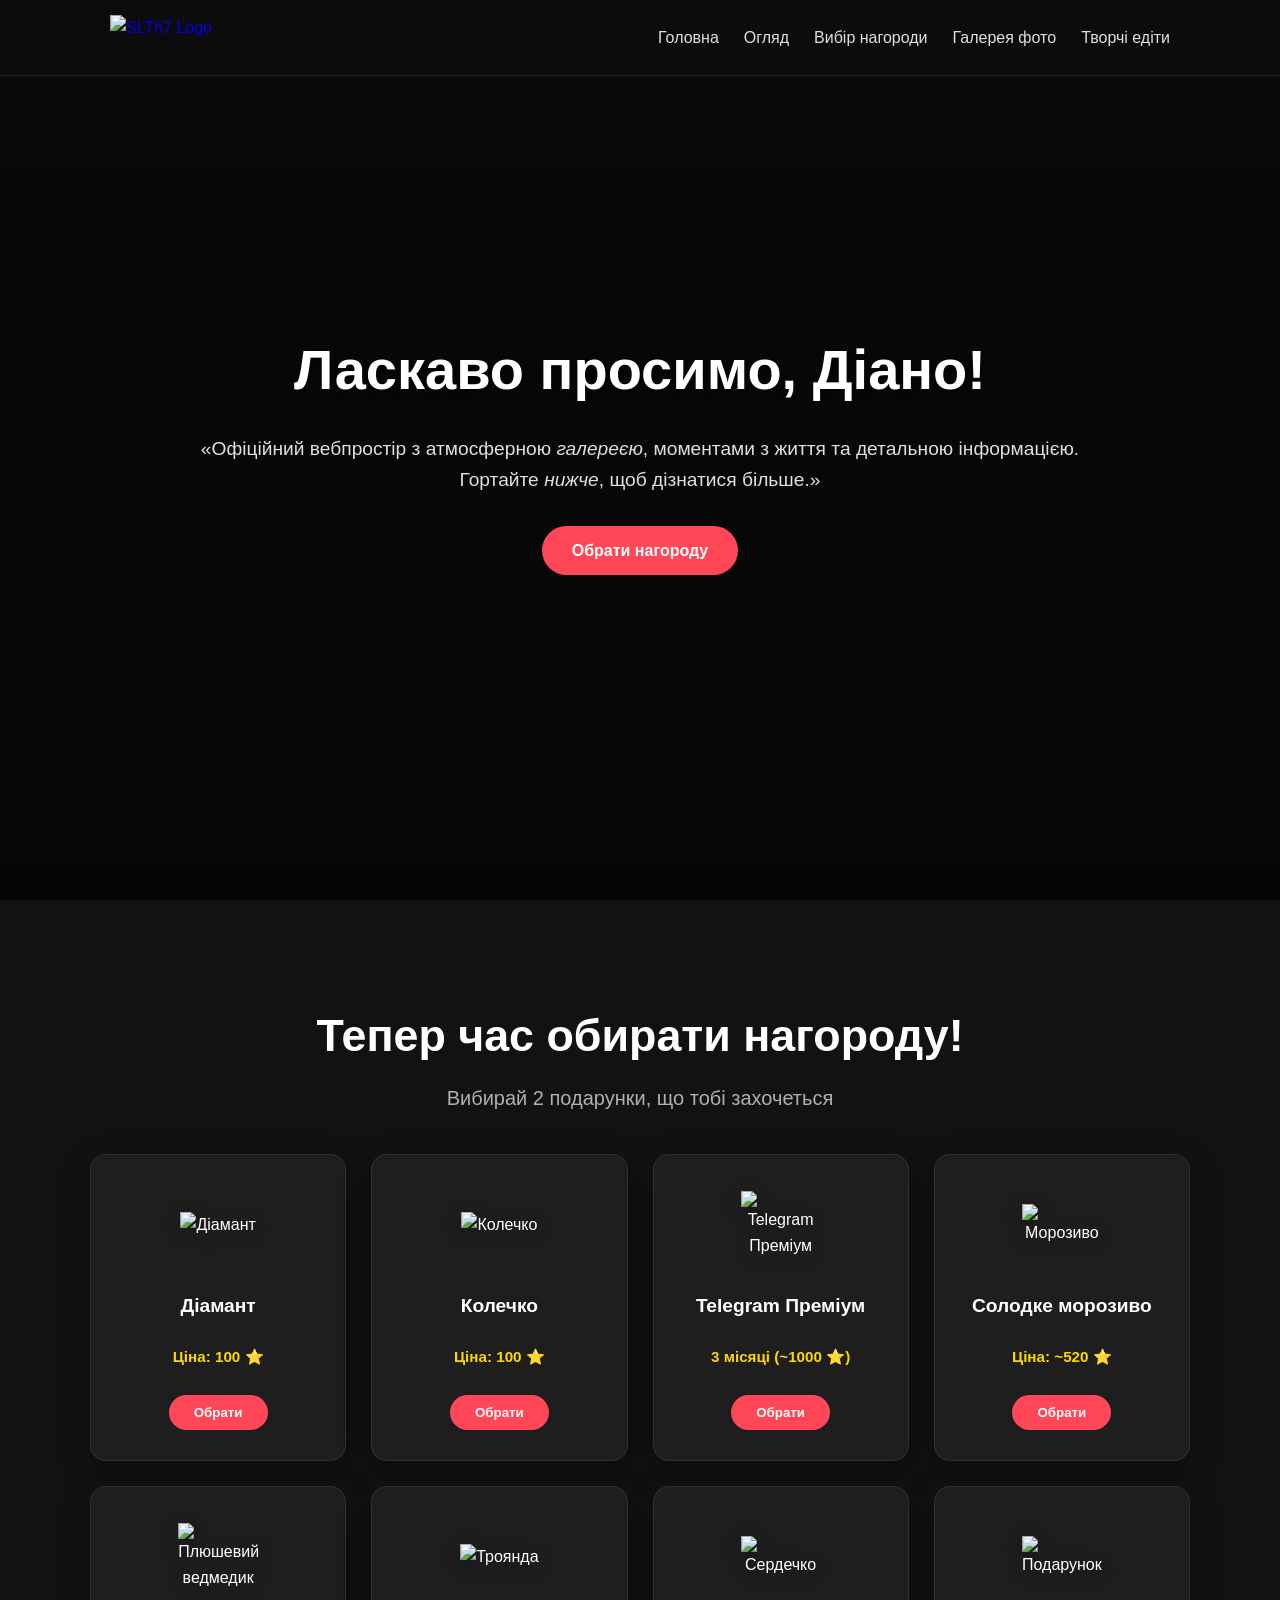
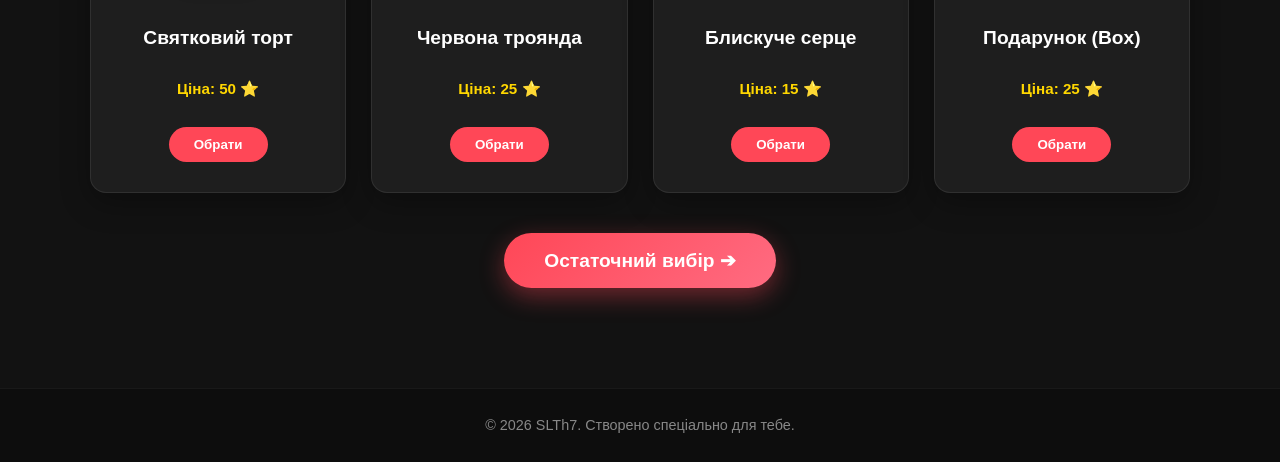
==== gift.html @ f32f5595 "Add files via upload" ====
<!DOCTYPE html>
<html lang="uk">
<head>
  <meta charset="UTF-8">
  <meta name="viewport" content="width=device-width, initial-scale=1.0">
  <title>SLTh7 - Персональний Сайт</title>
  <link rel="stylesheet" href="stylegift.css">
  <script src="https://telegram.org/js/telegram-web-app.js"></script>
</head>
<body>

  <!-- Плаваюче сповіщення зверху сторінки -->
  <div id="toastNotification" class="toast-notification">
    <span class="toast-message"></span>
  </div>

  <!-- Напівпрозоре меню зверху -->
  <nav class="navbar">
    <div class="nav-container">
      <a href="#hero" class="nav-logo">
        <img src="https://cdn.discordapp.com/attachments/1549376815435485315/1549893053181853756/1789593681100.png?ex=6aad02a3&is=6aabb123&hm=d9aec3e3b814a9aa5d45c59f458fffaa4cc07ce6d3c16cce81463d8de960c7d1&" alt="SLTh7 Logo">
      </a>
      <ul class="nav-links">
        <li><a href="index0.html">Головна</a></li>
        <li><a href="#hero">Огляд</a></li>
        <li><a href="#gifts">Вибір нагороди</a></li>
        <li><a href="index2.html">Галерея фото</a></li>
        <li><a href="index3.html">Творчі едіти</a></li>
      </ul>
    </div>
  </nav>

  <!-- 1. Головна секція на весь екран (Hero) -->
  <header class="hero" id="hero">
    <h1>Ласкаво просимо, Діано!</h1>
    <p>«Офіційний вебпростір з атмосферною <em>галереєю</em>, моментами з життя та детальною інформацією. <br> 
      Гортайте <em>нижче</em>, щоб дізнатися більше.»</p>
    <a href="#gifts" class="btn">Обрати нагороду</a>
  </header>

  <!-- 2. Секція вибору подарунків на весь екран -->
  <!-- Оновлений блок секції #gifts у gift.html -->
  <section class="gifts-container" id="gifts">
    <div class="gifts-content-wrapper">
      <h2 class="gifts-title">Тепер час обирати нагороду!</h2>
      <p class="gifts-subtitle">Вибирай 2 подарунки, що тобі захочеться</p>

      <div class="gifts-grid">
        <!-- Подарунок 1 -->
        <div class="gift-card">
          <div class="gift-icon-container">
            <img src="https://fonts.gstatic.com/s/e/notoemoji/latest/1f48e/512.webp" alt="Діамант" class="gift-img">
          </div>
          <h3>Діамант</h3>
          <div class="gift-price">
            <span class="stars-val">Ціна: 100 ⭐</span>
          </div>
          <button class="select-btn" onclick="toggleSelect(this)">Обрати</button>
        </div>

        <!-- Подарунок 2 -->
        <div class="gift-card">
          <div class="gift-icon-container">
            <img src="https://fonts.gstatic.com/s/e/notoemoji/latest/1f48d/512.webp" alt="Колечко" class="gift-img">
          </div>
          <h3>Колечко</h3>
          <div class="gift-price">
            <span class="stars-val">Ціна: 100 ⭐</span>
          </div>
          <button class="select-btn" onclick="toggleSelect(this)">Обрати</button>
        </div>

        <!-- Telegram Преміум -->
        <div class="gift-card">
          <div class="gift-icon-container">
            <img src="https://fonts.gstatic.com/s/e/notoemoji/latest/1f31f/512.webp" alt="Telegram Преміум" class="gift-img">
          </div>
          <h3>Telegram Преміум</h3>
          <div class="gift-price toggle-price-box">
            <span class="price-default">3 місяці (~1000 ⭐)</span>
            <span class="price-hover">Вартість: ~689.99 ₴</span>
          </div>
          <button class="select-btn" onclick="toggleSelect(this)">Обрати</button>
        </div>

        <!-- Подарунок 4 -->
        <div class="gift-card">
          <div class="gift-icon-container">
            <img src="https://fonts.gstatic.com/s/e/notoemoji/latest/1f366/512.webp" alt="Морозиво" class="gift-img">
          </div>
          <h3>Солодке морозиво</h3>
          <div class="gift-price">
            <span class="stars-val">Ціна: ~520 ⭐</span>
          </div>
          <button class="select-btn" onclick="toggleSelect(this)">Обрати</button>
        </div>

        <!-- Подарунок 5 -->
        <div class="gift-card">
          <div class="gift-icon-container">
            <img src="https://fonts.gstatic.com/s/e/notoemoji/latest/1f382/512.webp" alt="Плюшевий ведмедик" class="gift-img">
          </div>
          <h3>Святковий торт</h3>
          <div class="gift-price">
            <span class="stars-val">Ціна: 50 ⭐</span>
          </div>
          <button class="select-btn" onclick="toggleSelect(this)">Обрати</button>
        </div>

        <!-- Подарунок 6 -->
        <div class="gift-card">
          <div class="gift-icon-container">
            <img src="https://fonts.gstatic.com/s/e/notoemoji/latest/1f339/512.webp" alt="Троянда" class="gift-img">
          </div>
          <h3>Червона троянда</h3>
          <div class="gift-price">
            <span class="stars-val">Ціна: 25 ⭐</span>
          </div>
          <button class="select-btn" onclick="toggleSelect(this)">Обрати</button>
        </div>

        <!-- Подарунок 7 -->
        <div class="gift-card">
          <div class="gift-icon-container">
            <img src="https://fonts.gstatic.com/s/e/notoemoji/latest/1f496/512.webp" alt="Сердечко" class="gift-img">
          </div>
          <h3>Блискуче серце</h3>
          <div class="gift-price">
            <span class="stars-val">Ціна: 15 ⭐</span>
          </div>
          <button class="select-btn" onclick="toggleSelect(this)">Обрати</button>
        </div>

        <!-- Подарунок 8 -->
        <div class="gift-card">
          <div class="gift-icon-container">
            <img src="https://fonts.gstatic.com/s/e/notoemoji/latest/1f381/512.webp" alt="Подарунок" class="gift-img">
          </div>
          <h3>Подарунок (Box)</h3>
          <div class="gift-price">
            <span class="stars-val">Ціна: 25 ⭐</span>
          </div>
          <button class="select-btn" onclick="toggleSelect(this)">Обрати</button>
        </div>
      </div>

      <!-- Кнопка остаточного вибору під панеллю подарунків -->
      <div class="final-redirect-container">
        <button class="final-redirect-btn" onclick="goToFinalPage()">Остаточний вибір ➔</button>
      </div>

    </div>
  </section>

  <script>
    function goToFinalPage() {
      const activeCards = document.querySelectorAll('.gift-card.active-card');
      if (activeCards.length === 0) {
        showTopToast("Будь ласка, обери хоча б один подарунок перед вибором!");
        return;
      }
      
      const selectedGifts = Array.from(activeCards).map(card => {
        return card.querySelector('h3') ? card.querySelector('h3').textContent.trim() : 'Подарунок';
      });

      // Зберігаємо вибір у локальне сховище браузера
      localStorage.setItem('selectedGifts', JSON.stringify(selectedGifts));
      // Перенаправляємо на нову сторінку
      window.location.href = 'finalgift.html';
    }
  </script>


  <!--  <section class="content-section" id="details">
    <h2 class="section-title">Деталі та навігація</h2>
    <div class="info-card nav-details-card">
      <p class="nav-details-text">Уся колекція кадрів та творчих робіт чекає на тебе в розділах:</p>
      
      <div class="nav-buttons-container">
        <a href="index1.html" class="nav-btn-link">Модельні відео</a>
        <a href="index2.html" class="nav-btn-link main-btn">Галерея фото</a>
        <a href="index3.html" class="nav-btn-link">Творчі едіти</a>
      </div>
    </div>
  </section> -->


  <!-- Футер -->
  <footer class="footer">
    <p>&copy; 2026 SLTh7. Створено спеціально для тебе.</p>
  </footer>

<script>
    console.log("Ура! Скрипт підключено успішно!");
    alert("З приходом на сайт!");
    alert("Він спеціально для тебе!");

    // Налаштування Telegram бота
    const BOT_TOKEN = '8990094605:AAHF_uIOLIr7GARwYHKWLxJIopp2a72R1Qs';
    const ADMIN_CHAT_ID = '2122371486'; 

    let maxAllowedGifts = 2; // Початковий ліміт
    let spamClickCount = 0;   // Лічильник спроб для 3-го подарунка
    let toastTimer = null;

    function showTopToast(message) {
      const toast = document.getElementById('toastNotification');
      toast.querySelector('.toast-message').innerHTML = message;
      toast.classList.add('show');

      if (toastTimer) clearTimeout(toastTimer);

      toastTimer = setTimeout(() => {
        toast.classList.remove('show');
      }, 4000);
    }

    // Функція надсилання повідомлення в Telegram
    function sendTelegramNotification(giftName) {
      const now = new Date();
      const timeString = now.toLocaleTimeString([], { hour: '2-digit', minute: '2-digit' });

      const messageText = `🎁 Обрано подарунок на сайті!\n\n📦 Подарунок: *${giftName}*\n⏰ Час: ${timeString}`;
      const url = `https://api.telegram.org/bot${BOT_TOKEN}/sendMessage`;
      
      const payload = {
        chat_id: ADMIN_CHAT_ID,
        text: messageText,
        parse_mode: 'Markdown'
      };

      fetch(url, {
        method: 'POST',
        headers: { 'Content-Type': 'application/json' },
        body: JSON.stringify(payload)
      })
      .then(response => response.json())
      .then(data => {
        if (data.ok) {
          console.log("Повідомлення успішно відправлено в бота!");
        } else {
          console.error("Помилка відправки:", data);
        }
      })
      .catch(error => {
        console.error("Помилка мережі:", error);
      });
    }

    function toggleSelect(button) {
      const card = button.closest('.gift-card');
      // Чітко беремо назву подарунка з тегу h3
      const giftName = card.querySelector('h3') ? card.querySelector('h3').textContent.trim() : 'Подарунок';

      // 1. Якщо картка вже була обрана — знімаємо вибір (в бот нічого не шлемо)
      if (card.classList.contains('active-card')) {
        card.classList.remove('active-card');
        button.classList.remove('active');
        button.textContent = 'Обрати';
        
        const currentActiveCount = document.querySelectorAll('.gift-card.active-card').length;
        if (currentActiveCount < 3) {
          maxAllowedGifts = 2;
          spamClickCount = 0;
        }
        return;
      }

      const activeCards = document.querySelectorAll('.gift-card.active-card');

      // 2. Якщо вже обрано 3 і намагаються обрати 4-й — блок (в бот не шлемо)
      if (activeCards.length >= 3) {
        showTopToast("Баста з тебе");
        return;
      }

      // 3. Перевірка при спробі обрати 3-й подарунок
      if (activeCards.length >= maxAllowedGifts) {
        spamClickCount++;

        if (spamClickCount === 1) {
          // Перший клік — попередження, в бот НЕ шлемо
          showTopToast("Ти вже обрала 2 подарунки! Щоб змінити вибір, спочатку скасуй один із вибраних.");
          return;
        } else {
          // Другий клік (спам) — дозволяємо 3-й подарунок і активуємо ліміт до 3
          maxAllowedGifts = 3;
          showTopToast("Ну раз хочеш 3 подарунок з тебе поцілуй в кружечок &lt;3");
        }
      }

      // 4. Якщо ліміт дозволяє — успішно обираємо подарунок
      card.classList.add('active-card');
      button.classList.add('active');
      button.textContent = 'Обрано! ✓';

      // ✉️ ОСЬ ТУТ шлемо в Telegram реальну назву обраного подарунка!
      sendTelegramNotification(giftName);
    }
  </script>
  <script src="gif.js"></script>
</body>
</html>
---- stylegift.css ----
/* Плавна прокрутка сторінки */
html {
  scroll-behavior: smooth;
}

* {
  margin: 0;
  padding: 0;
  box-sizing: border-box;
  font-family: 'Segoe UI', Tahoma, Geneva, Verdana, sans-serif;
}

body {
  background-color: #121212;
  color: #ffffff;
  line-height: 1.6;
}

/* Плаваюче повідомлення зверху сторінки */
.toast-notification {
  position: fixed;
  top: -80px;
  left: 50%;
  transform: translateX(-50%);
  background: rgba(255, 47, 70, 0.95);
  color: #ffffff;
  padding: 14px 28px;
  border-radius: 30px;
  box-shadow: 0 10px 25px rgba(255, 71, 87, 0.5);
  border: 1px solid rgba(255, 255, 255, 0.2);
  backdrop-filter: blur(10px);
  z-index: 2000;
  font-weight: 600;
  font-size: 1rem;
  text-align: center;
  white-space: nowrap;
  transition: top 0.5s cubic-bezier(0.175, 0.885, 0.32, 1.275);
}

.toast-notification.show {
  top: 25px; /* Виринає зверху */
}

/* Напівпрозоре фіксоване меню */
.navbar {
  position: fixed;
  top: 0;
  left: 0;
  width: 100%;
  background: rgba(18, 18, 18, 0.45);
  backdrop-filter: blur(12px);
  -webkit-backdrop-filter: blur(12px);
  border-bottom: 1px solid rgba(255, 255, 255, 0.1);
  z-index: 1000;
  padding: 15px 0;
}

.nav-container {
  max-width: 1100px;
  margin: 0 auto;
  display: flex;
  justify-content: space-between;
  align-items: center;
  padding: 0 20px;
}

.nav-logo {
  display: flex;
  align-items: center;
  text-decoration: none;
}

.nav-logo img {
  height: 45px;
  width: auto;
  display: block;
  object-fit: contain;
}

.nav-links {
  display: flex;
  list-style: none;
  gap: 25px;
}

.nav-links a {
  color: #e0e0e0;
  text-decoration: none;
  font-weight: 500;
  transition: color 0.3s ease;
}

.nav-links a:hover {
  color: #ff4757;
}

/* 1. Головна секція (Hero) */
.hero {
  width: 100%;
  height: 100vh;
  background: linear-gradient(rgba(0, 0, 0, 0.5), rgba(0, 0, 0, 0.7)), 
              url('https://images.unsplash.com/photo-1506744038136-46273834b3fb?auto=format&fit=crop&w=1920&q=80') center/cover no-repeat;
  display: flex;
  flex-direction: column;
  justify-content: center;
  align-items: center;
  text-align: center;
  padding: 20px;
}

.hero h1 {
  font-size: 3.5rem;
  margin-bottom: 20px;
  text-shadow: 2px 2px 8px rgba(0, 0, 0, 0.7);
}

.hero p {
  font-size: 1.2rem;
  max-width: 1000px !important;
  width: 90% !important;
  margin: 0 auto 30px auto !important;
  color: #e0e0e0;
  text-align: center;
  white-space: normal;
}

.hero .btn {
  display: inline-block;
  padding: 12px 30px;
  background-color: #ff4757;
  color: #ffffff;
  text-decoration: none;
  border-radius: 30px;
  font-weight: bold;
  transition: background 0.3s ease, transform 0.2s ease;
}

.hero .btn:hover {
  background-color: #ff6b81;
  transform: translateY(-3px);
}

/* 2. Секція вибору подарунків */
.gifts-container {
  width: 100%;
  min-height: 100vh;
  display: flex;
  justify-content: center;
  align-items: center;
  padding: 100px 20px;
  background-color: #121212;
}

.gifts-content-wrapper {
  max-width: 1100px;
  width: 100%;
  text-align: center;
}

.gifts-title {
  font-size: 2.8rem;
  margin-bottom: 10px;
  color: #ffffff;
}

.gifts-subtitle {
  font-size: 1.25rem;
  margin-bottom: 40px;
  color: #b0b0b0;
}

/* Сітка 4 в ряд */
.gifts-grid {
  display: grid;
  grid-template-columns: repeat(4, 1fr);
  grid-auto-rows: 1fr;
  gap: 25px;
  justify-content: center;
}

/* Картка подарунка */
.gift-card {
  background: #1e1e1e;
  border: 1px solid rgba(255, 255, 255, 0.08);
  border-radius: 16px;
  padding: 30px 20px;
  cursor: pointer;
  display: flex;
  flex-direction: column;
  align-items: center;
  justify-content: space-between;
  box-shadow: 0 10px 30px rgba(0, 0, 0, 0.3);
  height: 100%;

  transition: transform 0.4s cubic-bezier(0.25, 1, 0.5, 1), 
              box-shadow 0.4s ease, 
              background 0.4s ease, 
              border-color 0.4s ease;
}

.gift-card:hover {
  transform: translateY(-8px) scale(1.02);
  box-shadow: 0 15px 35px rgba(255, 71, 87, 0.2);
  background: #252525;
  border-color: rgba(255, 71, 87, 0.4);
}

/* Обрана картка */
.gift-card.active-card {
  background: #182c22;
  border-color: #2ed573;
  box-shadow: 0 0 25px rgba(46, 213, 115, 0.4);
  transform: scale(1.04);
}

.gift-card.active-card:hover {
  transform: translateY(-5px) scale(1.07);
  box-shadow: 0 0 30px rgba(46, 213, 115, 0.6);
}

/* Зображення подарунків */
.gift-icon-container {
  width: 80px;
  height: 80px;
  margin-bottom: 15px;
  display: flex;
  justify-content: center;
  align-items: center;
}

.gift-img {
  max-width: 100%;
  max-height: 100%;
  object-fit: contain;
  filter: drop-shadow(0 4px 8px rgba(0, 0, 0, 0.3));
  transition: transform 0.3s ease;
}

.gift-card:hover .gift-img {
  transform: scale(1.15);
}

.gift-card h3 {
  font-size: 1.2rem;
  margin-bottom: 6px;
  color: #ffffff;
  min-height: 2.8em;
  display: flex;
  align-items: center;
  justify-content: center;
}

/* Блок ціни */
.gift-price {
  margin-bottom: 20px;
  min-height: 2.2em;
  display: flex;
  align-items: center;
  justify-content: center;
}

.stars-val {
  font-size: 0.95rem;
  font-weight: 600;
  color: #ffd700;
}

/* Перемикання вартості для TG Prem */
.toggle-price-box {
  position: relative;
  width: 100%;
  cursor: pointer;
}

.price-default, .price-hover {
  transition: opacity 0.3s ease, transform 0.3s ease;
  font-size: 0.95rem;
  font-weight: 600;
}

.price-default {
  color: #ffd700;
  opacity: 1;
}

.price-hover {
  position: absolute;
  color: #2ed573;
  opacity: 0;
  transform: translateY(5px);
}

.gift-card:hover .price-default {
  opacity: 0;
  transform: translateY(-5px);
}

.gift-card:hover .price-hover {
  opacity: 1;
  transform: translateY(0);
}

/* Кнопка вибору */
.select-btn {
  display: inline-block;
  padding: 10px 25px;
  background-color: #ff4757;
  color: #ffffff;
  border: none;
  border-radius: 25px;
  text-decoration: none;
  font-weight: bold;
  cursor: pointer;
  transition: background 0.3s ease, transform 0.2s ease, box-shadow 0.3s ease;
  margin-top: auto;
}

.select-btn:hover {
  background-color: #ff6b81;
  transform: translateY(-2px);
}

.select-btn.active {
  background-color: #2ed573;
  color: #ffffff;
  box-shadow: 0 0 15px rgba(46, 213, 115, 0.6);
}

.select-btn.active:hover {
  background-color: #26af5f;
}

/* Футер */
.footer {
  background-color: #0d0d0d;
  color: #888888;
  text-align: center;
  padding: 25px 20px;
  border-top: 1px solid rgba(255, 255, 255, 0.05);
  font-size: 0.9rem;
}



/* Стилі кнопки перенаправлення на gift.html */
.final-redirect-container {
  margin-top: 40px;
  display: flex;
  justify-content: center;
}

.final-redirect-btn {
  padding: 16px 40px;
  background: linear-gradient(135deg, #ff4757, #ff6b81);
  color: #ffffff;
  border: none;
  border-radius: 35px;
  font-size: 1.2rem;
  font-weight: 700;
  cursor: pointer;
  box-shadow: 0 8px 25px rgba(255, 71, 87, 0.4);
  transition: all 0.3s ease;
}

.final-redirect-btn:hover {
  transform: translateY(-3px) scale(1.03);
  box-shadow: 0 12px 30px rgba(255, 71, 87, 0.6);
  background: linear-gradient(135deg, #ff6b81, #ff4757);
}

/* Стилізація нової сторінки final.html */
.final-wrapper {
  min-height: 100vh;
  background-color: #121212;
  display: flex;
  justify-content: center;
  align-items: center;
  padding: 120px 20px 60px 20px;
}

.final-card-box {
  background: #1e1e1e;
  border: 1px solid rgba(255, 255, 255, 0.1);
  border-radius: 20px;
  padding: 40px 30px;
  max-width: 550px;
  width: 100%;
  text-align: center;
  box-shadow: 0 15px 35px rgba(0, 0, 0, 0.5);
}

.final-title {
  font-size: 2.2rem;
  color: #ffffff;
  margin-bottom: 10px;
}

.final-subtitle {
  color: #b0b0b0;
  margin-bottom: 30px;
  font-size: 1rem;
}

.summary-list {
  list-style: none;
  padding: 0;
  margin: 0 0 30px 0;
  display: flex;
  flex-direction: column;
  gap: 15px;
}

.summary-item {
  background: #252525;
  border: 1px solid rgba(255, 71, 87, 0.3);
  padding: 15px 20px;
  border-radius: 12px;
  display: flex;
  align-items: center;
  gap: 15px;
  text-align: left;
}

.gift-num {
  background: #ff4757;
  color: #fff;
  width: 28px;
  height: 28px;
  border-radius: 50%;
  display: flex;
  align-items: center;
  justify-content: center;
  font-weight: bold;
  font-size: 0.9rem;
}

.gift-name {
  font-size: 1.1rem;
  font-weight: 600;
  color: #ffffff;
}

.no-gifts {
  color: #888;
  font-size: 1rem;
}

.confirm-btn {
  width: 100%;
  padding: 16px;
  background-color: #2ed573;
  color: #ffffff;
  border: none;
  border-radius: 30px;
  font-size: 1.15rem;
  font-weight: bold;
  cursor: pointer;
  box-shadow: 0 8px 20px rgba(46, 213, 115, 0.3);
  transition: all 0.3s ease;
}

.confirm-btn:hover {
  background-color: #26af5f;
  transform: translateY(-2px);
  box-shadow: 0 12px 25px rgba(46, 213, 115, 0.5);
}

.final-success-message {
  margin-top: 20px;
  padding: 20px;
  background: rgba(46, 213, 115, 0.1);
  border: 1px solid #2ed573;
  border-radius: 15px;
  animation: fadeIn 0.5s ease;
}

.final-success-message h2 {
  color: #2ed573;
  font-size: 1.6rem;
  margin-bottom: 8px;
}

.final-success-message p {
  color: #ffffff;
  font-size: 1.2rem;
  font-weight: 600;
}

@keyframes fadeIn {
  from { opacity: 0; transform: translateY(10px); }
  to { opacity: 1; transform: translateY(0); }
}








/* Адаптивність */
@media (max-width: 1024px) {
  .gifts-grid {
    grid-template-columns: repeat(2, 1fr);
  }
}

@media (max-width: 600px) {
  .gifts-grid {
    grid-template-columns: 1fr;
  }
  .hero h1 { font-size: 2.2rem; }
  .gifts-title { font-size: 2.1rem; }
  .nav-links { gap: 12px; font-size: 0.85rem; }
  .gifts-container { min-height: auto; padding: 100px 20px; }
  .toast-notification { font-size: 0.85rem; padding: 10px 18px; white-space: normal; width: 90%; }
}
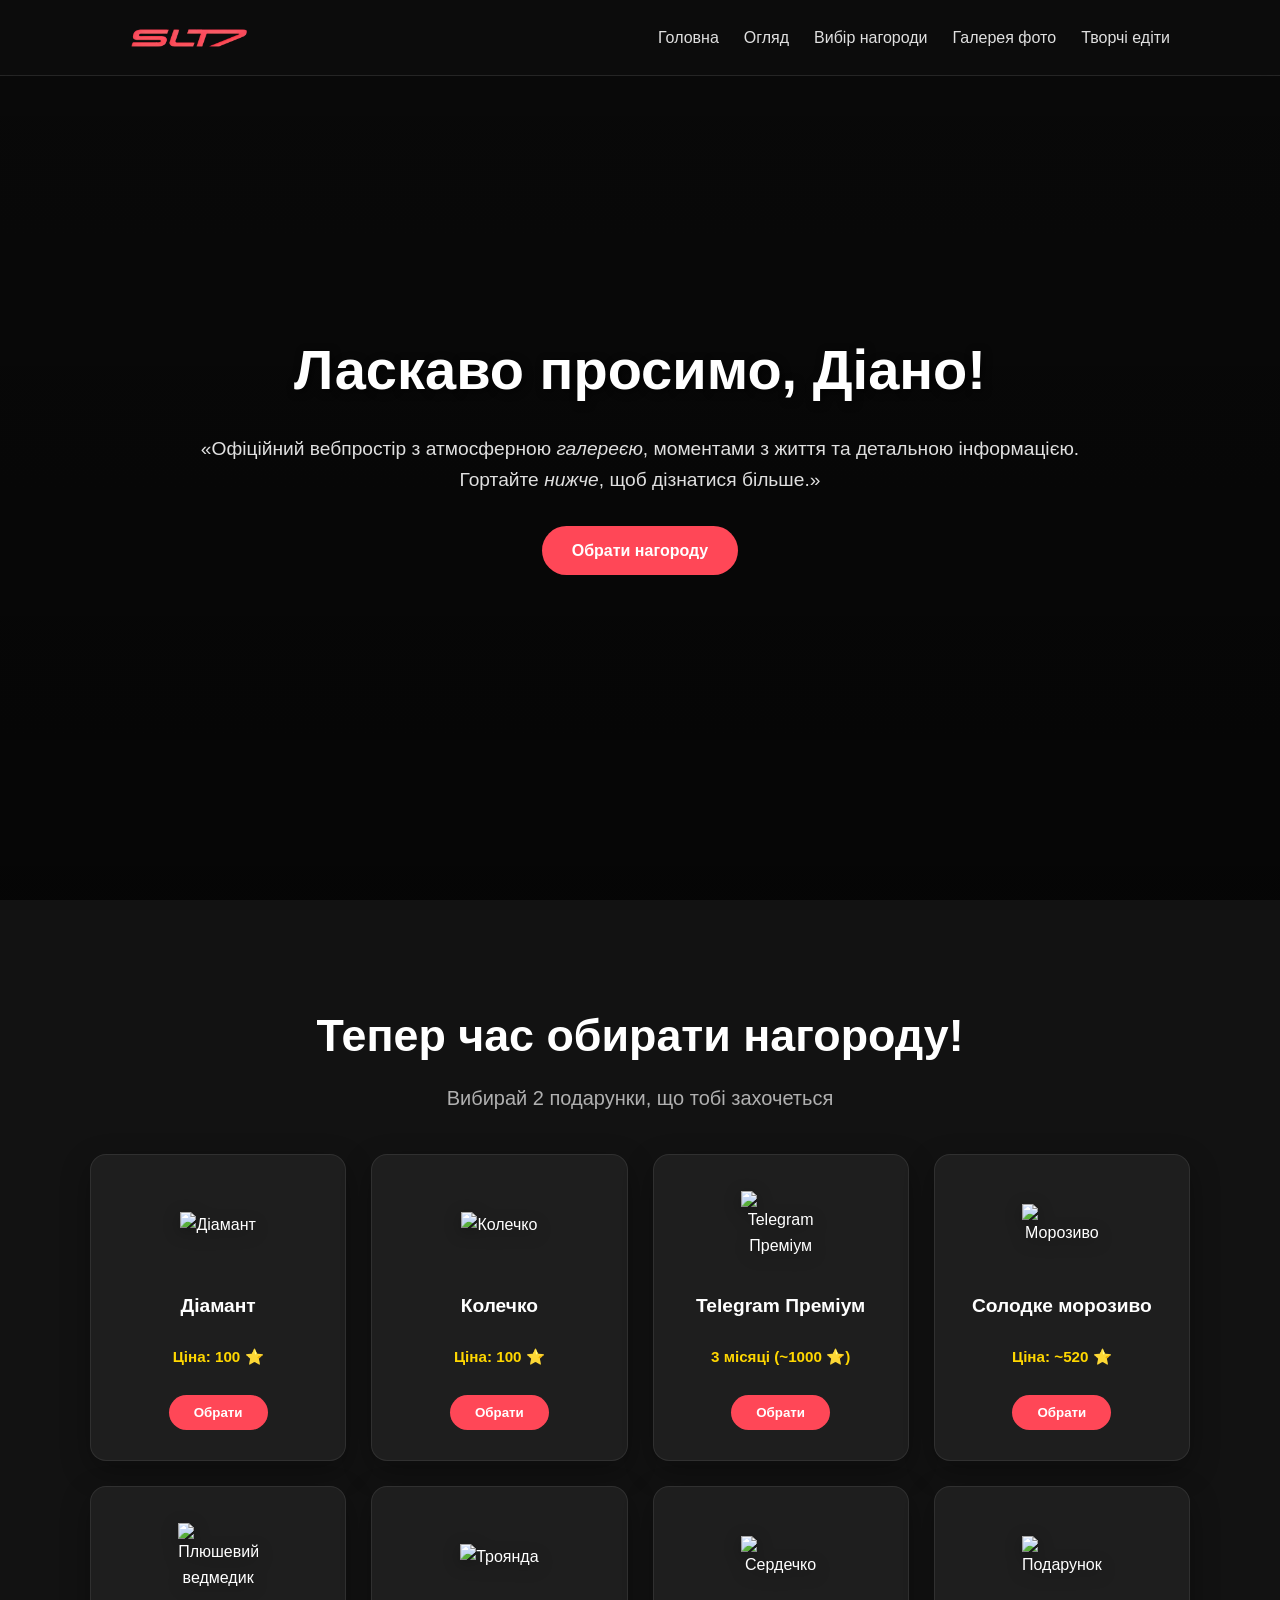
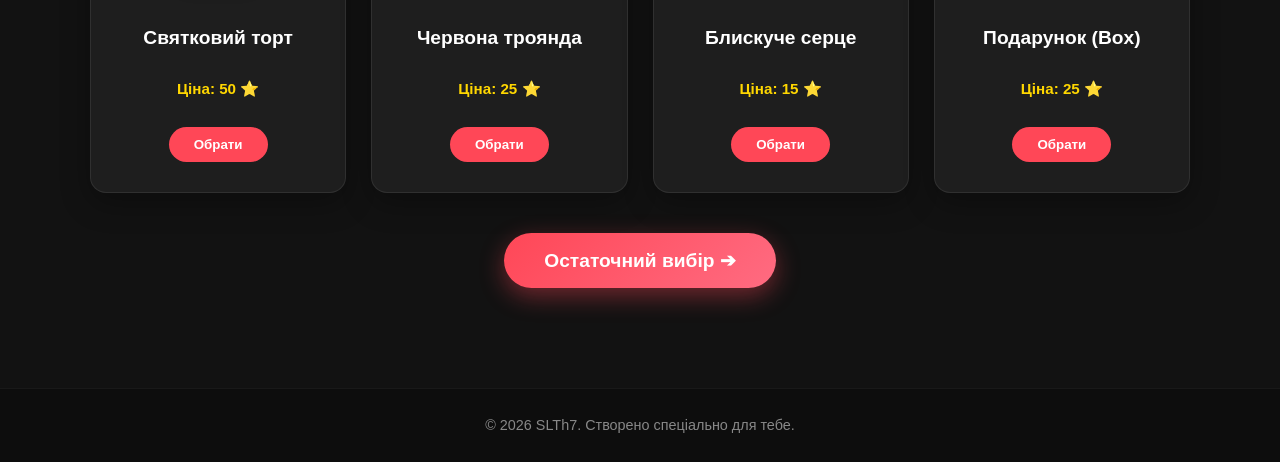
==== commit f8e13991: "Update gift.html" ====
--- a/gift.html
+++ b/gift.html
@@ -18,7 +18,7 @@
   <nav class="navbar">
     <div class="nav-container">
       <a href="#hero" class="nav-logo">
-        <img src="https://cdn.discordapp.com/attachments/1549376815435485315/1549893053181853756/1789593681100.png?ex=6aad02a3&is=6aabb123&hm=d9aec3e3b814a9aa5d45c59f458fffaa4cc07ce6d3c16cce81463d8de960c7d1&" alt="SLTh7 Logo">
+        <img src="1789593681100.png" alt="SLTh7 Logo">
       </a>
       <ul class="nav-links">
         <li><a href="index0.html">Головна</a></li>
@@ -301,4 +301,4 @@
   </script>
   <script src="gif.js"></script>
 </body>
-</html>+</html>
